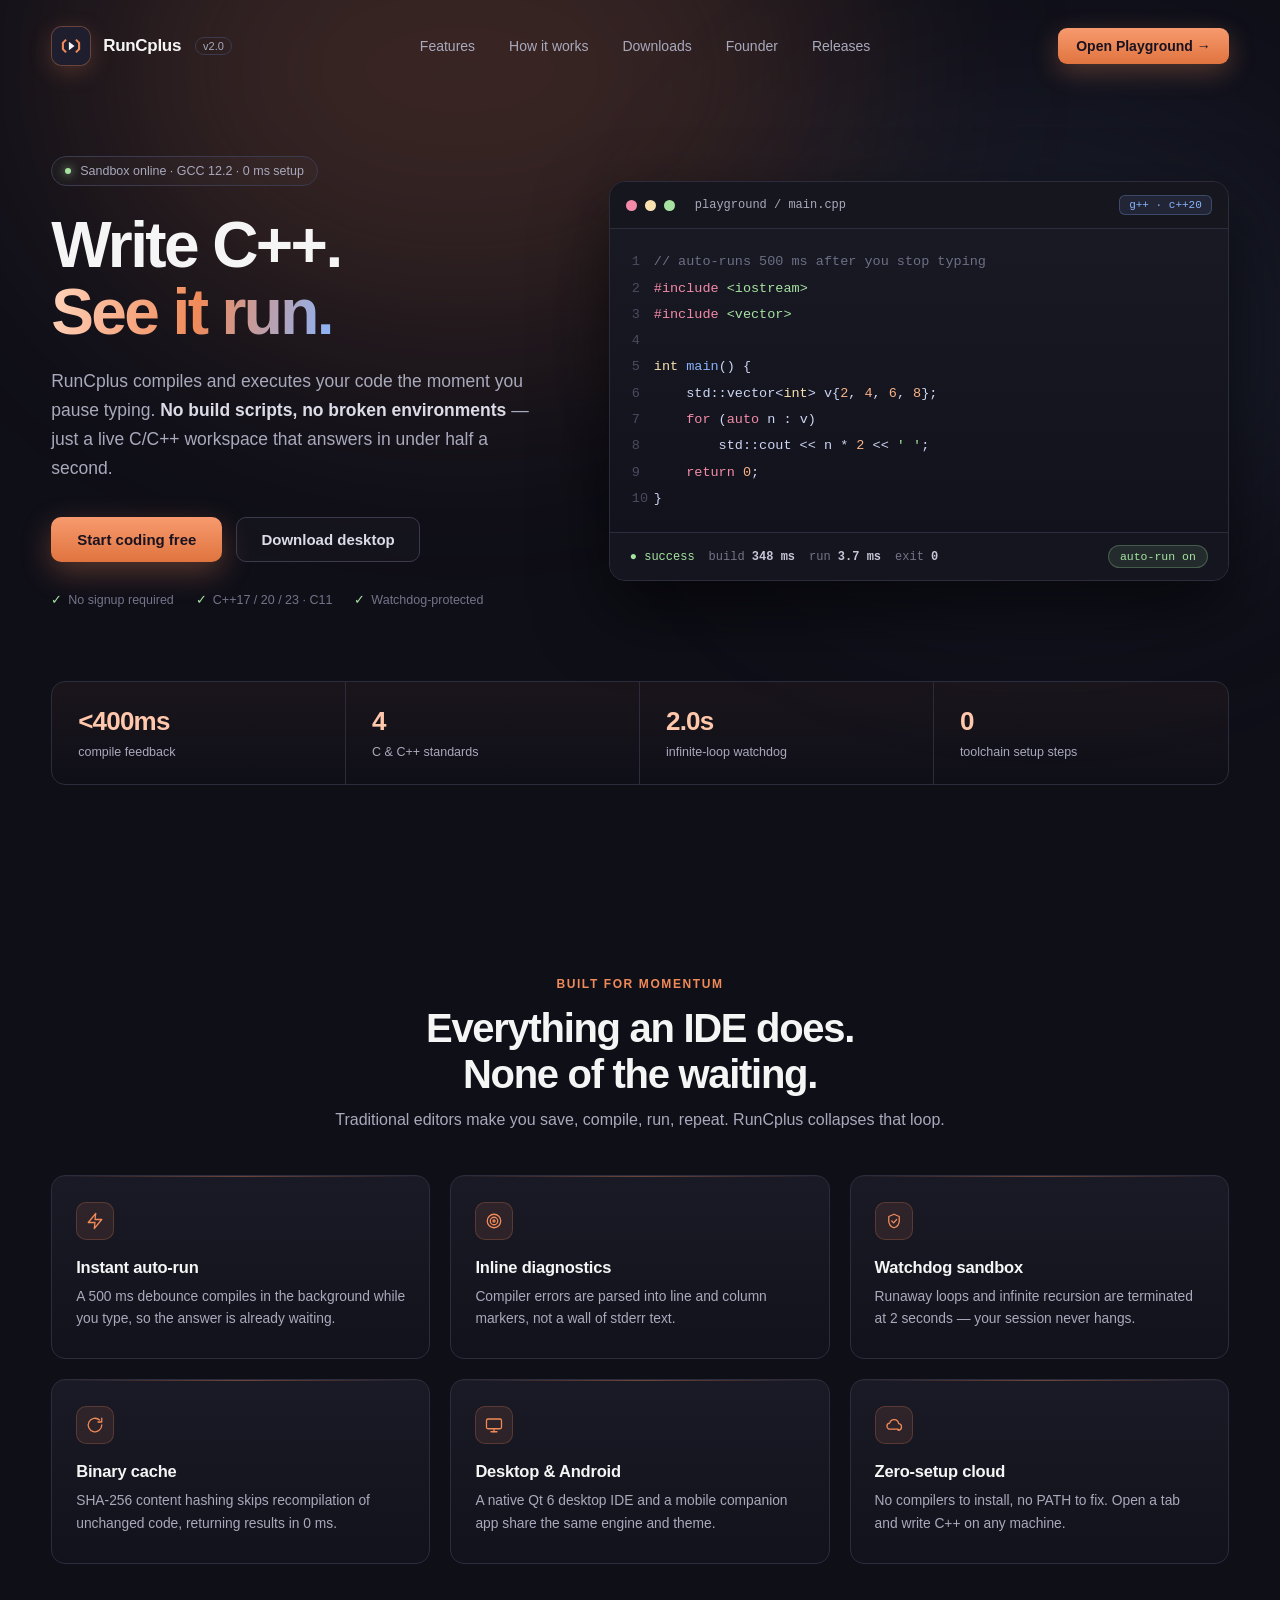
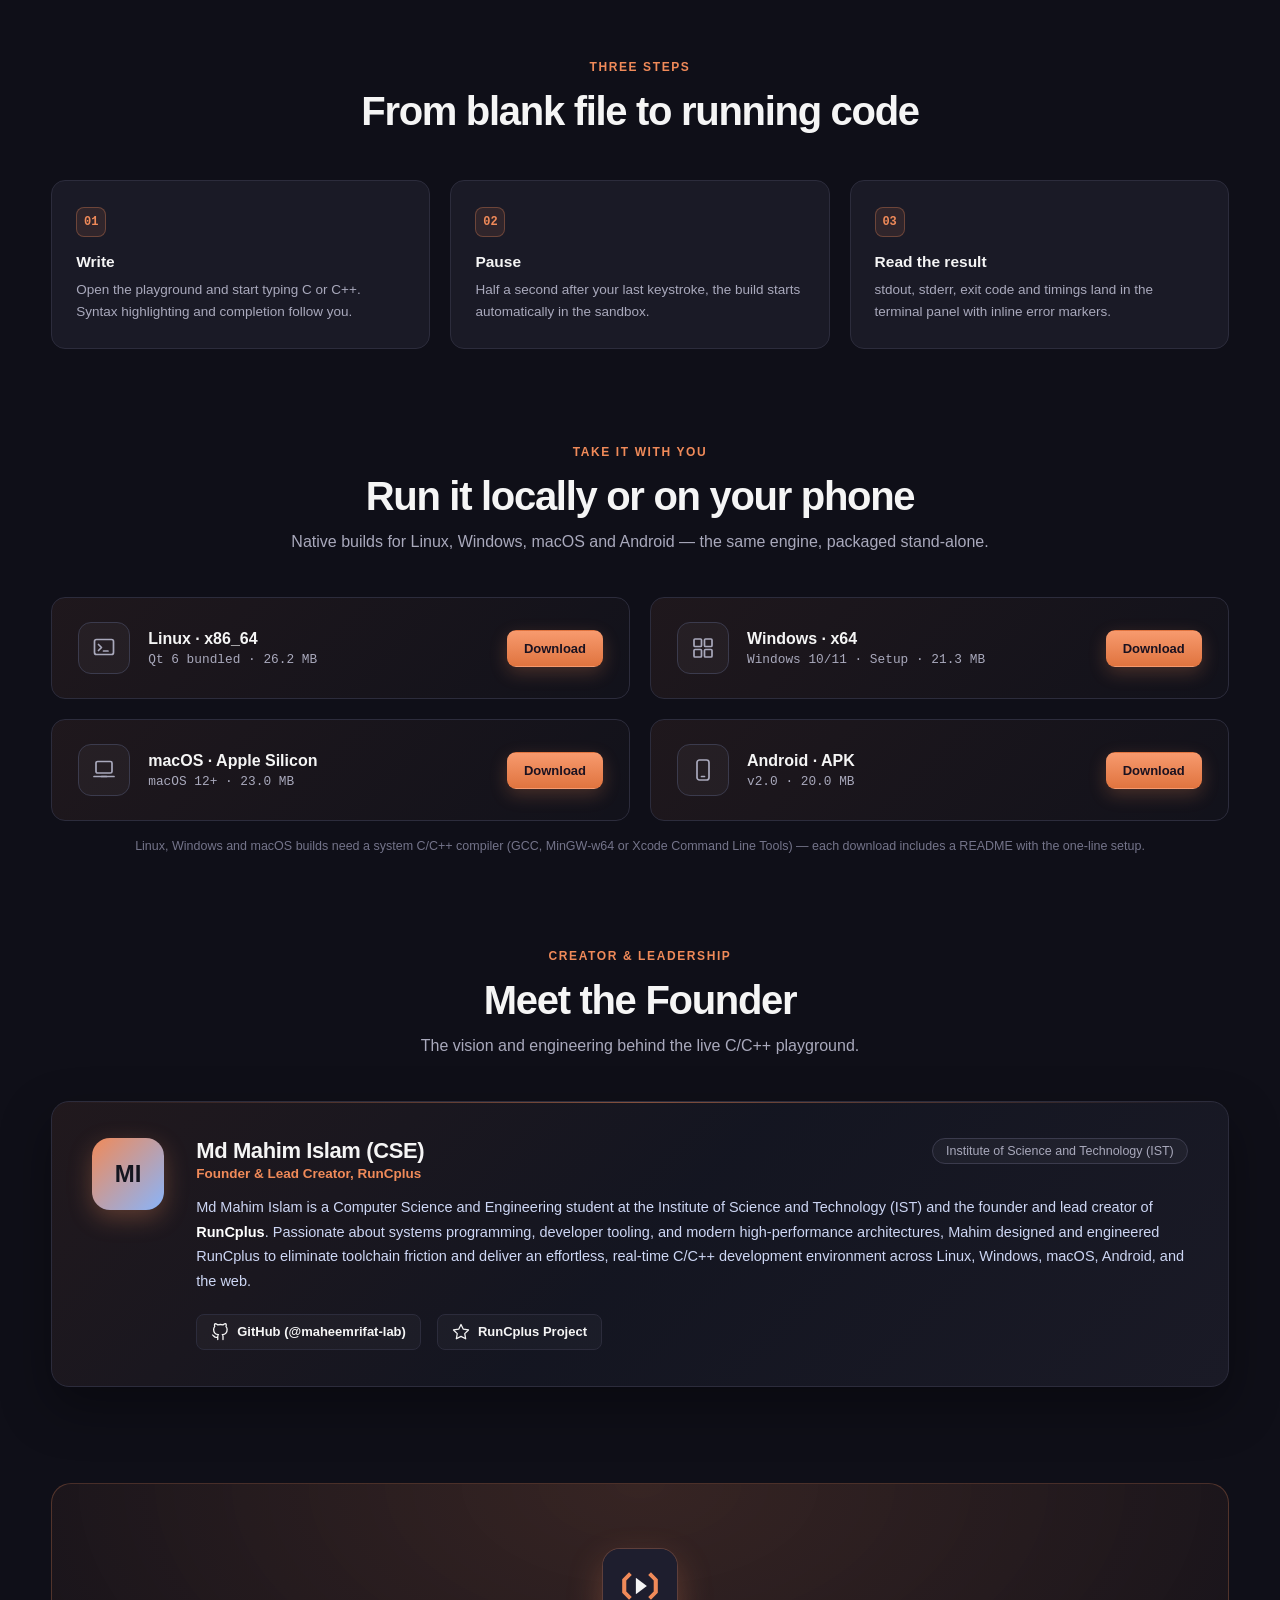
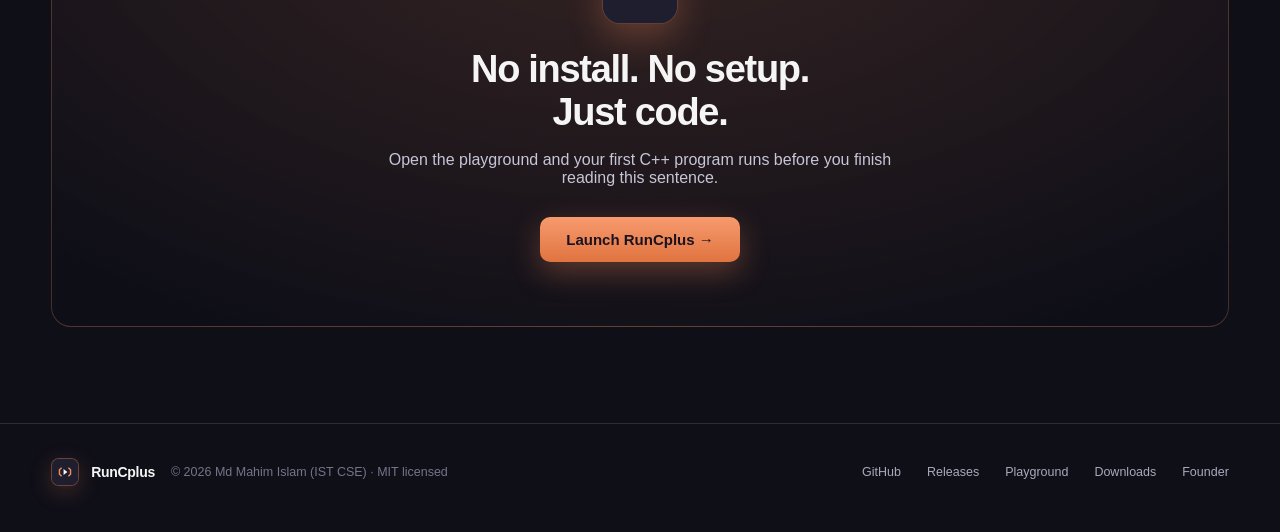
==== docs/index.html @ 82711ec5 "feat(pages): publish RunCplus landing page to GitHub Pages for permanent public hosting Adds a self-" ====
<!DOCTYPE html>
<html lang="en">
<head>
<meta charset="utf-8" />
<meta name="viewport" content="width=device-width, initial-scale=1" />
<title>RunCplus — Live C++ IDE &amp; Online C/C++ Playground</title>
<meta name="description" content="RunCplus is a live C/C++ IDE and online playground. Write code, pause, and it compiles and runs in under half a second. Free downloads for Linux, Windows, macOS and Android — no setup, no build scripts." />
<meta name="keywords" content="RunCplus, runcplus, RunCplus IDE, RunCplus download, live C++ playground, online C++ compiler, run C++ online, C++ IDE for Windows, C++ IDE for macOS, C++ IDE for Linux, C++ editor Android, instant C++ runner" />
<meta name="author" content="Md Mahim Islam" />
<meta name="robots" content="index, follow, max-image-preview:large, max-snippet:-1, max-video-preview:-1" />
<link rel="canonical" href="https://maheemrifat-lab.github.io/runcplus-web/" />
<link rel="icon" type="image/svg+xml" href="icon.svg" />
<link rel="apple-touch-icon" href="icon-512.png" />
<meta name="theme-color" content="#1E1E2E" />
<meta name="application-name" content="RunCplus" />
<meta property="og:type" content="website" />
<meta property="og:site_name" content="RunCplus" />
<meta property="og:url" content="https://maheemrifat-lab.github.io/runcplus-web/" />
<meta property="og:locale" content="en_US" />
<meta property="og:title" content="RunCplus — Live C++ IDE &amp; Online C/C++ Playground" />
<meta property="og:description" content="Write C++, see it run. A live C/C++ workspace that compiles and executes 500 ms after you stop typing — plus native builds for Linux, Windows, macOS and Android." />
<meta property="og:image" content="https://maheemrifat-lab.github.io/runcplus-web/icon-512.png" />
<meta property="og:image:alt" content="RunCplus app icon — white and coral brackets on a navy tile" />
<meta name="twitter:card" content="summary_large_image" />
<meta name="twitter:title" content="RunCplus — Live C++ IDE &amp; Online C/C++ Playground" />
<meta name="twitter:description" content="Write C++, see it run. Instant compile-and-run for C and C++, in the browser and as a native app." />
<meta name="twitter:image" content="https://maheemrifat-lab.github.io/runcplus-web/icon-512.png" />
<link rel="sitemap" type="application/xml" href="sitemap.xml" />
<script type="application/ld+json">
{
  "@context": "https://schema.org",
  "@graph": [
    {
      "@type": "WebSite",
      "@id": "https://maheemrifat-lab.github.io/runcplus-web/#website",
      "url": "https://maheemrifat-lab.github.io/runcplus-web/",
      "name": "RunCplus",
      "alternateName": ["runcplus", "Run C Plus"],
      "description": "Live C/C++ IDE and online playground that compiles and runs code as you type.",
      "inLanguage": "en",
      "publisher": { "@id": "https://maheemrifat-lab.github.io/runcplus-web/#founder" }
    },
    {
      "@type": "SoftwareApplication",
      "@id": "https://maheemrifat-lab.github.io/runcplus-web/#app",
      "name": "RunCplus",
      "alternateName": "runcplus",
      "applicationCategory": "DeveloperApplication",
      "applicationSubCategory": "Integrated Development Environment",
      "operatingSystem": "Linux, Windows 10+, macOS 12+, Android",
      "softwareVersion": "2.0.0",
      "url": "https://maheemrifat-lab.github.io/runcplus-web/",
      "downloadUrl": "https://maheemrifat-lab.github.io/runcplus-web/#downloads",
      "image": "https://maheemrifat-lab.github.io/runcplus-web/icon-512.png",
      "description": "RunCplus compiles and executes C and C++ in under half a second, with inline diagnostics and a watchdog sandbox. Available in the browser and as a native app for Linux, Windows, macOS and Android.",
      "featureList": [
        "Instant auto-run with a 500 ms debounce",
        "Inline compiler diagnostics",
        "Watchdog sandbox for runaway loops",
        "Native desktop and Android builds",
        "Free and open source under the MIT License"
      ],
      "license": "https://opensource.org/licenses/MIT",
      "isAccessibleForFree": true,
      "offers": {
        "@type": "Offer",
        "price": "0",
        "priceCurrency": "USD",
        "availability": "https://schema.org/InStock"
      },
      "author": { "@id": "https://maheemrifat-lab.github.io/runcplus-web/#founder" }
    },
    {
      "@type": "Person",
      "@id": "https://maheemrifat-lab.github.io/runcplus-web/#founder",
      "name": "Md Mahim Islam",
      "jobTitle": "Founder & Lead Creator of RunCplus",
      "affiliation": { "@type": "CollegeOrUniversity", "name": "IST" },
      "knowsAbout": ["C++", "Qt", "Compiler Design", "Developer Tooling"],
      "url": "https://maheemrifat-lab.github.io/runcplus-web/#founder"
    }
  ]
}
</script>
<style>
  * { margin:0; padding:0; box-sizing:border-box; }
  :root{
    --bg:#0F0F18;
    --bg2:#12121C;
    --surface:#1A1A26;
    --surface2:#222232;
    --border:#2C2C3C;
    --border2:#3B3B4D;
    --text:#F5F5F5;
    --muted:#A9A9BC;
    --dim:#74748A;
    --coral:#F08A59;
    --coral-d:#E0743F;
    --coral-l:#FFC7AB;
    --blue:#89B4FA;
    --green:#A6E3A1;
    --pink:#F38BA8;
    --yellow:#F9E2AF;
    --mono:'JetBrains Mono','Fira Code',ui-monospace,SFMono-Regular,Menlo,monospace;
    --sans:'Inter',-apple-system,BlinkMacSystemFont,'Segoe UI',Roboto,sans-serif;
  }
  html{ overflow-x:hidden; scroll-behavior:smooth; }
  body{
    background:var(--bg); color:var(--text);
    font-family:var(--sans); -webkit-font-smoothing:antialiased;
    overflow-x:hidden; width:100%;
  }
  header{ overflow:hidden; position:relative; }
  .wrap{ width:min(1200px, 92vw); margin:0 auto; }

  .ic{ width:18px; height:18px; stroke:currentColor; stroke-width:1.7;
    fill:none; stroke-linecap:round; stroke-linejoin:round; }
  .card .ico{ color:var(--coral); }
  .dlcard .big{ color:var(--muted); }
  .dlcard .big .ic{ width:24px; height:24px; }

  .glow{ position:absolute; border-radius:50%; filter:blur(120px); pointer-events:none; }
  .g1{ width:760px; height:540px; background:rgba(240,138,89,.18); top:-200px; left:80px; }
  .g2{ width:560px; height:420px; background:rgba(137,180,250,.10); top:130px; right:-40px; }

  nav{
    display:flex; align-items:center; justify-content:space-between;
    padding:26px 0; position:relative; z-index:2;
  }
  .brand{ display:flex; align-items:center; gap:12px; text-decoration:none; color:inherit; }
  .mark{
    width:40px; height:40px; border-radius:11px; overflow:hidden;
    border:1px solid rgba(240,138,89,.35);
    box-shadow:0 6px 22px rgba(240,138,89,.22);
    display:flex; align-items:center; justify-content:center; flex:none;
    background:#1E1E2E;
  }
  .mark img{ width:100%; height:100%; object-fit:cover; display:block; }
  .brand b{ font-size:17px; letter-spacing:-.3px; font-weight:700; }
  .brand .ver{ font-size:11px; color:var(--muted); border:1px solid var(--border2);
    padding:2px 7px; border-radius:99px; margin-left:2px; }
  .links{ display:flex; gap:34px; font-size:14px; color:var(--muted); }
  .links a{ color:inherit; text-decoration:none; transition:color .15s; }
  .links a:hover{ color:var(--coral); }
  .navcta{
    display:inline-flex; align-items:center; gap:9px; text-decoration:none;
    background:linear-gradient(180deg,#F79A6E,#E0743F);
    color:#1B1220; font-size:14px; font-weight:700;
    padding:10px 18px; border-radius:9px;
    box-shadow:0 8px 26px rgba(240,138,89,.30);
  }
  .navcta:hover{ filter:brightness(1.07); }

  .hero{ position:relative; display:grid; grid-template-columns:1fr 620px; gap:56px;
    padding:64px 0 40px; align-items:center; }
  .pill{
    display:inline-flex; align-items:center; gap:9px;
    border:1px solid var(--border2); background:rgba(255,255,255,.025);
    padding:7px 13px; border-radius:99px; font-size:12.5px; color:var(--muted);
    margin-bottom:26px;
  }
  .dot{ width:6px; height:6px; border-radius:50%; background:var(--green);
    box-shadow:0 0 10px var(--green); flex:none; }
  h1{
    font-size:64px; line-height:1.04; letter-spacing:-2.6px; font-weight:800;
    margin-bottom:22px;
  }
  h1 .grad{
    background:linear-gradient(100deg,#FFD3BB 0%,#F08A59 52%,#89B4FA 100%);
    -webkit-background-clip:text; background-clip:text; color:transparent;
  }
  .sub{ font-size:17.5px; line-height:1.65; color:var(--muted); max-width:520px; }
  .sub b{ color:#DCDCE8; font-weight:600; }
  .ctas{ display:flex; gap:14px; margin-top:34px; align-items:center; flex-wrap:wrap; }
  .btn-primary{
    background:linear-gradient(180deg,#F79A6E,#E0743F); color:#1B1220;
    font-size:15px; font-weight:700; padding:14px 26px; border-radius:10px;
    box-shadow:0 10px 30px rgba(240,138,89,.32); text-decoration:none;
    display:inline-flex; align-items:center; gap:10px;
  }
  .btn-primary:hover{ filter:brightness(1.06); }
  .btn-ghost{
    border:1px solid var(--border2); color:#DCDCE8; font-size:15px; font-weight:600;
    padding:13px 24px; border-radius:10px; background:rgba(255,255,255,.02);
    display:inline-flex; align-items:center; gap:10px; text-decoration:none;
  }
  .btn-ghost:hover{ border-color:rgba(240,138,89,.5); color:var(--coral); }
  .trust{ display:flex; gap:22px; margin-top:30px; font-size:12.5px; color:var(--dim); flex-wrap:wrap; }
  .trust i{ color:var(--green); font-style:normal; margin-right:6px; }

  .code-card{
    position:relative; background:var(--surface); border:1px solid var(--border);
    border-radius:16px; overflow:hidden;
    box-shadow:0 30px 70px rgba(0,0,0,.6), 0 0 0 1px rgba(255,255,255,.02) inset;
  }
  .code-top{
    display:flex; align-items:center; gap:8px; padding:13px 16px;
    border-bottom:1px solid var(--border); background:#16161F;
  }
  .tl{ width:11px; height:11px; border-radius:50%; }
  .tl.r{ background:#F38BA8; } .tl.y{ background:#F9E2AF; } .tl.g{ background:#A6E3A1; }
  .code-file{ margin-left:12px; font-family:var(--mono); font-size:12px; color:var(--muted); }
  .code-badge{ margin-left:auto; font-family:var(--mono); font-size:11px; color:var(--blue);
    background:rgba(137,180,250,.10); border:1px solid rgba(137,180,250,.26);
    padding:3px 9px; border-radius:6px; }
  .code-body{
    font-family:var(--mono); font-size:13.5px; line-height:1.95; padding:20px 22px;
    color:#CDD6F4; background:linear-gradient(180deg,#191924,#12121C);
    overflow-x:auto;
  }
  .ln{ color:#4B4B60; display:inline-block; width:22px; user-select:none; }
  .kw{ color:#F38BA8; } .fn{ color:#89B4FA; } .str{ color:#A6E3A1; }
  .num{ color:#FAB387; } .cm{ color:#6C7086; } .ty{ color:#F9E2AF; }
  .code-foot{
    display:flex; align-items:center; gap:14px; padding:12px 20px;
    border-top:1px solid var(--border); background:#15151F;
    font-family:var(--mono); font-size:12px; flex-wrap:wrap;
  }
  .ok{ color:var(--green); }
  .metric{ color:var(--dim); }
  .metric b{ color:#C6C6D8; font-weight:600; }
  .runpill{
    margin-left:auto; background:rgba(166,227,161,.11); color:var(--green);
    border:1px solid rgba(166,227,161,.26); padding:4px 11px; border-radius:99px;
    font-size:11.5px;
  }

  .stats{
    display:grid; grid-template-columns:repeat(4,1fr);
    border:1px solid var(--border); border-radius:14px;
    background:linear-gradient(180deg,rgba(240,138,89,.05),rgba(255,255,255,0));
    margin:34px 0 96px; overflow:hidden;
  }
  .stat{ padding:24px 26px; border-right:1px solid var(--border); }
  .stat:last-child{ border-right:0; }
  .stat b{ display:block; font-size:26px; letter-spacing:-.8px; margin-bottom:5px; color:var(--coral-l); }
  .stat span{ font-size:12.5px; color:var(--muted); }

  .sechead{ text-align:center; margin-bottom:46px; }
  .eyebrow{ font-size:12px; letter-spacing:1.6px; text-transform:uppercase;
    color:var(--coral); font-weight:700; margin-bottom:14px; }
  h2{ font-size:40px; letter-spacing:-1.3px; line-height:1.15; font-weight:750; }
  .sechead p{ margin-top:14px; color:var(--muted); font-size:16px; }

  .grid3{ display:grid; grid-template-columns:repeat(3,1fr); gap:20px; }
  .card{
    background:linear-gradient(180deg,var(--surface),var(--bg2));
    border:1px solid var(--border); border-radius:14px; padding:26px 24px 28px;
    position:relative; overflow:hidden;
  }
  .card:before{
    content:''; position:absolute; inset:0 0 auto 0; height:1px;
    background:linear-gradient(90deg,transparent,rgba(240,138,89,.38),transparent);
  }
  .ico{
    width:38px; height:38px; border-radius:10px; margin-bottom:18px;
    display:flex; align-items:center; justify-content:center;
    background:rgba(240,138,89,.10); border:1px solid rgba(240,138,89,.22);
  }
  .card h3{ font-size:16.5px; font-weight:650; margin-bottom:9px; letter-spacing:-.2px; }
  .card p{ font-size:13.8px; line-height:1.62; color:var(--muted); }

  .steps{ display:grid; grid-template-columns:repeat(3,1fr); gap:20px; }
  .step{ border:1px solid var(--border); border-radius:14px; padding:26px 24px;
    background:var(--surface); }
  .stepn{ font-family:var(--mono); font-size:12px; color:var(--coral);
    border:1px solid rgba(240,138,89,.32); background:rgba(240,138,89,.10);
    width:30px; height:30px; border-radius:8px; display:flex;
    align-items:center; justify-content:center; margin-bottom:16px; font-weight:700; }
  .step h4{ font-size:15.5px; margin-bottom:8px; font-weight:650; }
  .step p{ font-size:13.5px; color:var(--muted); line-height:1.6; }

  .dl{ display:grid; grid-template-columns:1fr 1fr; gap:20px; }
  .dlcard{
    display:flex; align-items:center; gap:18px; padding:24px 26px;
    border:1px solid var(--border); border-radius:14px;
    background:linear-gradient(135deg,rgba(240,138,89,.07),rgba(255,255,255,.01));
    flex-wrap:wrap;
  }
  .dlcard .big{
    width:52px; height:52px; border-radius:13px; display:flex;
    align-items:center; justify-content:center; flex:none;
    background:rgba(255,255,255,.035); border:1px solid var(--border2);
  }
  .dlcard h4{ font-size:16px; margin-bottom:4px; }
  .dlcard p{ font-size:12.8px; color:var(--muted); font-family:var(--mono); }
  .dlacts{ margin-left:auto; display:flex; gap:8px; align-items:center; flex-wrap:wrap; }
  .dlbtn{ border:1px solid var(--border2); border-radius:9px;
    padding:10px 16px; font-size:13px; font-weight:600; color:#DCDCE8;
    background:rgba(255,255,255,.03); text-decoration:none; white-space:nowrap; }
  .dlbtn:hover{ border-color:rgba(240,138,89,.55); color:var(--coral); }
  .dlbtn.primary{
    background:linear-gradient(180deg,#F79A6E,#E0743F); color:#1B1220;
    border-color:transparent; box-shadow:0 6px 18px rgba(240,138,89,.24);
  }
  .dlbtn.primary:hover{ filter:brightness(1.06); color:#1B1220; }
  .dl-btn-label{ display:inline-flex; align-items:center; gap:6px; }

  .founder-card{
    background:linear-gradient(135deg,rgba(240,138,89,.08),rgba(137,180,250,.04),var(--surface));
    border:1px solid var(--border); border-radius:18px; padding:36px 40px;
    display:flex; gap:32px; align-items:flex-start; position:relative; overflow:hidden;
    box-shadow:0 20px 50px rgba(0,0,0,.35);
  }
  .founder-card:before{
    content:''; position:absolute; inset:0 0 auto 0; height:1px;
    background:linear-gradient(90deg,transparent,rgba(240,138,89,.5),transparent);
  }
  .founder-avatar{ flex:none; }
  .avatar-badge{
    width:72px; height:72px; border-radius:18px;
    background:linear-gradient(135deg,#F08A59,#89B4FA);
    display:flex; align-items:center; justify-content:center;
    font-weight:800; font-size:24px; color:#14151F;
    box-shadow:0 8px 24px rgba(240,138,89,.3);
  }
  .founder-info{ flex:1; min-width:0; }
  .founder-header{ display:flex; justify-content:space-between; align-items:flex-start; flex-wrap:wrap; gap:12px; margin-bottom:14px; }
  .founder-header h3{ font-size:22px; font-weight:750; letter-spacing:-.4px; }
  .founder-role{ font-size:13.5px; color:var(--coral); font-weight:600; margin-top:2px; }
  .inst-pill{
    display:inline-flex; align-items:center; padding:5px 13px; border-radius:99px;
    background:rgba(255,255,255,.04); border:1px solid var(--border2);
    font-size:12.5px; color:var(--muted); font-weight:500;
  }
  .founder-bio{ font-size:14.5px; line-height:1.7; color:#CDD6F4; margin-bottom:20px; }
  .founder-bio b{ color:#FFF; font-weight:600; }
  .founder-links{ display:flex; gap:16px; flex-wrap:wrap; }
  .founder-link{
    display:inline-flex; align-items:center; gap:8px; font-size:13px; font-weight:600;
    color:var(--text); text-decoration:none; padding:8px 14px; border-radius:8px;
    background:rgba(255,255,255,.03); border:1px solid var(--border); transition:all .15s;
  }
  .founder-link:hover{ border-color:var(--coral); color:var(--coral); }
  @media (max-width:720px){
    .founder-card{ flex-direction:column; padding:24px; gap:20px; }
    .avatar-badge{ width:56px; height:56px; font-size:20px; border-radius:14px; }
  }

  .band{
    position:relative; overflow:hidden; text-align:center;
    border:1px solid rgba(240,138,89,.26); border-radius:20px;
    background:radial-gradient(120% 180% at 50% 0%,rgba(240,138,89,.18),rgba(15,15,24,.94) 62%);
    padding:64px 40px; margin:96px 0;
  }
  .band .badge{ width:76px; height:76px; margin:0 auto 24px; border-radius:18px;
    overflow:hidden; border:1px solid rgba(240,138,89,.30);
    box-shadow:0 14px 34px rgba(240,138,89,.28); background:#1E1E2E; }
  .band .badge img{ width:100%; height:100%; object-fit:cover; display:block; }
  .band h2{ font-size:38px; }
  .band p{ color:#C6C6D8; margin:16px auto 30px; font-size:16px; max-width:520px; }
  .band .btn-primary{ margin:0 auto; width:fit-content; }

  footer{ border-top:1px solid var(--border); padding:34px 0 46px; }
  .foot{ display:flex; align-items:center; justify-content:space-between; gap:16px; flex-wrap:wrap; }
  .foot .mark{ width:28px; height:28px; border-radius:8px; }
  .foot b{ font-size:14px; }
  .foot .muted{ font-size:12.5px; color:var(--dim); }
  .footlinks{ display:flex; gap:26px; font-size:12.5px; color:var(--muted); }
  .footlinks a{ color:inherit; text-decoration:none; }
  .footlinks a:hover{ color:var(--coral); }
  section{ position:relative; }
  .sec{ padding:96px 0 0; }

  @media (max-width:1080px){
    .hero{ grid-template-columns:1fr; gap:44px; padding-top:44px; }
    h1{ font-size:56px; }
    .grid3, .steps{ grid-template-columns:1fr 1fr; }
    .dl{ grid-template-columns:1fr; }
    .links{ display:none; }
  }
  @media (max-width:720px){
    h1{ font-size:42px; letter-spacing:-1.6px; }
    h2{ font-size:30px; }
    .band h2{ font-size:28px; }
    .stats{ grid-template-columns:1fr 1fr; }
    .stat{ border-right:0; border-bottom:1px solid var(--border); }
    .stat:nth-child(odd){ border-right:1px solid var(--border); }
    .grid3, .steps{ grid-template-columns:1fr; }
    .band{ padding:44px 22px; margin:64px 0; }
    .sec{ padding:64px 0 0; }
    .stats{ margin-bottom:64px; }
  }
</style>
<!-- RunCplus public download hub: Windows .exe, macOS .dmg, Linux .AppImage, Android .apk. Author: Md Mahim Islam (IST CSE). -->
</head>
<body>

<header>
  <div class="glow g1"></div>
  <div class="glow g2"></div>
  <div class="wrap">
    <nav>
      <a class="brand" href="./">
        <div class="mark"><img src="icon.svg" alt="RunCplus logo" /></div>
        <b>RunCplus</b>
        <span class="ver">v2.0</span>
      </a>
      <div class="links">
        <a href="#features">Features</a>
        <a href="#how">How it works</a>
        <a href="#downloads">Downloads</a>
        <a href="#founder">Founder</a>
        <a href="https://github.com/maheemrifat-lab/runcplus-web/releases" rel="noopener">Releases</a>
      </div>
      <a class="navcta" href="https://run-cplus-playground.go.altare.global/play">Open Playground →</a>
    </nav>

    <div class="hero">
      <div>
        <div class="pill"><span class="dot"></span> Sandbox online · GCC 12.2 · 0 ms setup</div>
        <h1>Write C++.<br><span class="grad">See it run.</span></h1>
        <p class="sub">RunCplus compiles and executes your code the moment you pause typing.
          <b>No build scripts, no broken environments</b> — just a live C/C++ workspace
          that answers in under half a second.</p>
        <div class="ctas">
          <a class="btn-primary" href="https://run-cplus-playground.go.altare.global/play">Start coding free</a>
          <a class="btn-ghost" href="#downloads">Download desktop</a>
        </div>
        <div class="trust">
          <span><i>✓</i>No signup required</span>
          <span><i>✓</i>C++17 / 20 / 23 · C11</span>
          <span><i>✓</i>Watchdog-protected</span>
        </div>
      </div>

      <div class="code-card">
        <div class="code-top">
          <div class="tl r"></div><div class="tl y"></div><div class="tl g"></div>
          <div class="code-file">playground / main.cpp</div>
          <div class="code-badge">g++ · c++20</div>
        </div>
        <div class="code-body">
<div><span class="ln">1</span><span class="cm">// auto-runs 500 ms after you stop typing</span></div>
<div><span class="ln">2</span><span class="kw">#include</span> <span class="str">&lt;iostream&gt;</span></div>
<div><span class="ln">3</span><span class="kw">#include</span> <span class="str">&lt;vector&gt;</span></div>
<div><span class="ln">4</span>&nbsp;</div>
<div><span class="ln">5</span><span class="ty">int</span> <span class="fn">main</span>() {</div>
<div><span class="ln">6</span>&nbsp;&nbsp;&nbsp;&nbsp;std::vector&lt;<span class="ty">int</span>&gt; v{<span class="num">2</span>, <span class="num">4</span>, <span class="num">6</span>, <span class="num">8</span>};</div>
<div><span class="ln">7</span>&nbsp;&nbsp;&nbsp;&nbsp;<span class="kw">for</span> (<span class="kw">auto</span> n : v)</div>
<div><span class="ln">8</span>&nbsp;&nbsp;&nbsp;&nbsp;&nbsp;&nbsp;&nbsp;&nbsp;std::cout &lt;&lt; n * <span class="num">2</span> &lt;&lt; <span class="str">' '</span>;</div>
<div><span class="ln">9</span>&nbsp;&nbsp;&nbsp;&nbsp;<span class="kw">return</span> <span class="num">0</span>;</div>
<div><span class="ln">10</span>}</div>
        </div>
        <div class="code-foot">
          <span class="ok">● success</span>
          <span class="metric">build <b>348 ms</b></span>
          <span class="metric">run <b>3.7 ms</b></span>
          <span class="metric">exit <b>0</b></span>
          <span class="runpill">auto-run on</span>
        </div>
      </div>
    </div>

    <div class="stats">
      <div class="stat"><b>&lt;400ms</b><span>compile feedback</span></div>
      <div class="stat"><b>4</b><span>C &amp; C++ standards</span></div>
      <div class="stat"><b>2.0s</b><span>infinite-loop watchdog</span></div>
      <div class="stat"><b>0</b><span>toolchain setup steps</span></div>
    </div>
  </div>
</header>

<section class="sec" id="features">
  <div class="wrap">
    <div class="sechead">
      <div class="eyebrow">Built for momentum</div>
      <h2>Everything an IDE does.<br>None of the waiting.</h2>
      <p>Traditional editors make you save, compile, run, repeat. RunCplus collapses that loop.</p>
    </div>
    <div class="grid3">
      <div class="card"><div class="ico"><svg class="ic" viewBox="0 0 24 24"><polygon points="13 2 3 14 12 14 11 22 21 10 12 10 13 2"/></svg></div><h3>Instant auto-run</h3>
        <p>A 500 ms debounce compiles in the background while you type, so the answer is already waiting.</p></div>
      <div class="card"><div class="ico"><svg class="ic" viewBox="0 0 24 24"><circle cx="12" cy="12" r="9"/><circle cx="12" cy="12" r="5"/><circle cx="12" cy="12" r="1.4"/></svg></div><h3>Inline diagnostics</h3>
        <p>Compiler errors are parsed into line and column markers, not a wall of stderr text.</p></div>
      <div class="card"><div class="ico"><svg class="ic" viewBox="0 0 24 24"><path d="M12 3l7 3v6c0 4.5-3 7.6-7 9-4-1.4-7-4.5-7-9V6l7-3z"/><polyline points="9 12 11.5 14.5 15.5 10"/></svg></div><h3>Watchdog sandbox</h3>
        <p>Runaway loops and infinite recursion are terminated at 2 seconds — your session never hangs.</p></div>
      <div class="card"><div class="ico"><svg class="ic" viewBox="0 0 24 24"><path d="M21 12a9 9 0 1 1-2.9-6.6"/><polyline points="21 3 21 8 16 8"/></svg></div><h3>Binary cache</h3>
        <p>SHA-256 content hashing skips recompilation of unchanged code, returning results in 0 ms.</p></div>
      <div class="card"><div class="ico"><svg class="ic" viewBox="0 0 24 24"><rect x="2" y="4" width="20" height="13" rx="2"/><line x1="8" y1="21" x2="16" y2="21"/><line x1="12" y1="17" x2="12" y2="21"/></svg></div><h3>Desktop &amp; Android</h3>
        <p>A native Qt 6 desktop IDE and a mobile companion app share the same engine and theme.</p></div>
      <div class="card"><div class="ico"><svg class="ic" viewBox="0 0 24 24"><path d="M17.5 19a4.5 4.5 0 0 0 .6-8.96A6 6 0 0 0 6.3 9.5 4 4 0 0 0 7 17.5h10.5z"/></svg></div><h3>Zero-setup cloud</h3>
        <p>No compilers to install, no PATH to fix. Open a tab and write C++ on any machine.</p></div>
    </div>
  </div>
</section>

<section class="sec" id="how">
  <div class="wrap">
    <div class="sechead">
      <div class="eyebrow">Three steps</div>
      <h2>From blank file to running code</h2>
    </div>
    <div class="steps">
      <div class="step"><div class="stepn">01</div><h4>Write</h4>
        <p>Open the playground and start typing C or C++. Syntax highlighting and completion follow you.</p></div>
      <div class="step"><div class="stepn">02</div><h4>Pause</h4>
        <p>Half a second after your last keystroke, the build starts automatically in the sandbox.</p></div>
      <div class="step"><div class="stepn">03</div><h4>Read the result</h4>
        <p>stdout, stderr, exit code and timings land in the terminal panel with inline error markers.</p></div>
    </div>
  </div>
</section>

<section class="sec" id="downloads">
  <div class="wrap">
    <div class="sechead">
      <div class="eyebrow">Take it with you</div>
      <h2>Run it locally or on your phone</h2>
      <p>Native builds for Linux, Windows, macOS and Android — the same engine, packaged stand-alone.</p>
    </div>
    <div class="dl">
      <div class="dlcard">
        <div class="big"><svg class="ic" viewBox="0 0 24 24"><rect x="2.5" y="3.5" width="19" height="15" rx="2"/><polyline points="6.5 8.5 9.5 11.5 6.5 14.5"/><line x1="11.5" y1="15" x2="16" y2="15"/></svg></div>
        <div><h4>Linux · x86_64</h4><p>Qt 6 bundled · 26.2 MB</p></div>
        <div class="dlacts">
          <a class="dlbtn primary" href="https://github.com/maheemrifat-lab/runcplus-web/releases/download/v2.0.0/RunCplus-Linux-x86_64.AppImage">Download</a>
        </div>
      </div>
      <div class="dlcard">
        <div class="big"><svg class="ic" viewBox="0 0 24 24"><rect x="3" y="3" width="7.5" height="7.5" rx="1"/><rect x="13.5" y="3" width="7.5" height="7.5" rx="1"/><rect x="3" y="13.5" width="7.5" height="7.5" rx="1"/><rect x="13.5" y="13.5" width="7.5" height="7.5" rx="1"/></svg></div>
        <div><h4>Windows · x64</h4><p>Windows 10/11 · Setup · 21.3 MB</p></div>
        <div class="dlacts">
          <a class="dlbtn primary" href="https://github.com/maheemrifat-lab/runcplus-web/releases/download/v2.0.0/RunCplus-Windows-x64-Setup.exe">Download</a>
        </div>
      </div>
      <div class="dlcard">
        <div class="big"><svg class="ic" viewBox="0 0 24 24"><rect x="4" y="3.5" width="16" height="11.5" rx="1.6"/><line x1="2" y1="18.5" x2="22" y2="18.5"/><line x1="9.5" y1="18.5" x2="14.5" y2="18.5"/></svg></div>
        <div><h4>macOS · Apple Silicon</h4><p>macOS 12+ · 23.0 MB</p></div>
        <div class="dlacts">
          <a class="dlbtn primary" href="https://github.com/maheemrifat-lab/runcplus-web/releases/download/v2.0.0/RunCplus-macOS-arm64.dmg">Download</a>
        </div>
      </div>
      <div class="dlcard">
        <div class="big"><svg class="ic" viewBox="0 0 24 24"><rect x="6" y="2" width="12" height="20" rx="2.5"/><line x1="10.5" y1="18.5" x2="13.5" y2="18.5"/></svg></div>
        <div><h4>Android · APK</h4><p>v2.0 · 20.0 MB</p></div>
        <div class="dlacts">
          <a class="dlbtn primary" href="https://github.com/maheemrifat-lab/runcplus-web/releases/download/v2.0.0/RunCplus-Mobile-v2.0.apk">Download</a>
        </div>
      </div>
    </div>
    <p style="margin-top:18px; font-size:12.5px; color:var(--dim); text-align:center;">
      Linux, Windows and macOS builds need a system C/C++ compiler (GCC, MinGW-w64 or Xcode Command Line Tools) — each download includes a README with the one-line setup.
    </p>
  </div>
</section>

<section class="sec" id="founder">
  <div class="wrap">
    <div class="sechead">
      <div class="eyebrow">Creator & Leadership</div>
      <h2>Meet the Founder</h2>
      <p>The vision and engineering behind the live C/C++ playground.</p>
    </div>
    <div class="founder-card">
      <div class="founder-avatar">
        <div class="avatar-badge">MI</div>
      </div>
      <div class="founder-info">
        <div class="founder-header">
          <div>
            <h3>Md Mahim Islam (CSE)</h3>
            <div class="founder-role">Founder & Lead Creator, RunCplus</div>
          </div>
          <div class="founder-inst">
            <span class="inst-pill">Institute of Science and Technology (IST)</span>
          </div>
        </div>
        <p class="founder-bio">
          Md Mahim Islam is a Computer Science and Engineering student at the Institute of Science and Technology (IST) and the founder and lead creator of <b>RunCplus</b>. Passionate about systems programming, developer tooling, and modern high-performance architectures, Mahim designed and engineered RunCplus to eliminate toolchain friction and deliver an effortless, real-time C/C++ development environment across Linux, Windows, macOS, Android, and the web.
        </p>
        <div class="founder-links">
          <a class="founder-link" href="https://github.com/maheemrifat-lab" target="_blank" rel="noopener">
            <svg class="ic" viewBox="0 0 24 24"><path d="M9 19c-5 1.5-5-2.5-7-3m14 6v-3.87a3.37 3.37 0 0 0-.94-2.61c3.14-.35 6.44-1.54 6.44-7A5.44 5.44 0 0 0 20 4.77 5.07 5.07 0 0 0 19.91 1S18.73.65 16 2.48a13.38 13.38 0 0 0-7 0C6.27.65 5.09 1 5.09 1A5.07 5.07 0 0 0 5 4.77a5.44 5.44 0 0 0-1.5 3.78c0 5.42 3.3 6.61 6.44 7A3.37 3.37 0 0 0 9 18.13V22"/></svg>
            GitHub (@maheemrifat-lab)
          </a>
          <a class="founder-link" href="https://github.com/maheemrifat-lab/RunCplus" target="_blank" rel="noopener">
            <svg class="ic" viewBox="0 0 24 24"><polygon points="12 2 15.09 8.26 22 9.27 17 14.14 18.18 21.02 12 17.77 5.82 21.02 7 14.14 2 9.27 8.91 8.26 12 2"/></svg>
            RunCplus Project
          </a>
        </div>
      </div>
    </div>
  </div>
</section>

<section class="wrap">
  <div class="band">
    <div class="badge"><img src="icon.svg" alt="RunCplus" /></div>
    <h2>No install. No setup.<br>Just code.</h2>
    <p>Open the playground and your first C++ program runs before you finish reading this sentence.</p>
    <a class="btn-primary" href="https://run-cplus-playground.go.altare.global/play">Launch RunCplus →</a>
  </div>
</section>

<footer>
  <div class="wrap foot">
    <div class="brand">
      <div class="mark"><img src="icon.svg" alt="RunCplus" /></div>
      <b>RunCplus</b>
      <span class="muted" style="margin-left:4px;">© 2026 Md Mahim Islam (IST CSE) · MIT licensed</span>
    </div>
    <div class="footlinks">
      <a href="https://github.com/maheemrifat-lab/RunCplus">GitHub</a>
      <a href="https://github.com/maheemrifat-lab/runcplus-web/releases" rel="noopener">Releases</a>
      <a href="https://run-cplus-playground.go.altare.global/play">Playground</a>
      <a href="./#downloads">Downloads</a>
      <a href="./#founder">Founder</a>
    </div>
  </div>
</footer>

</body>
</html>
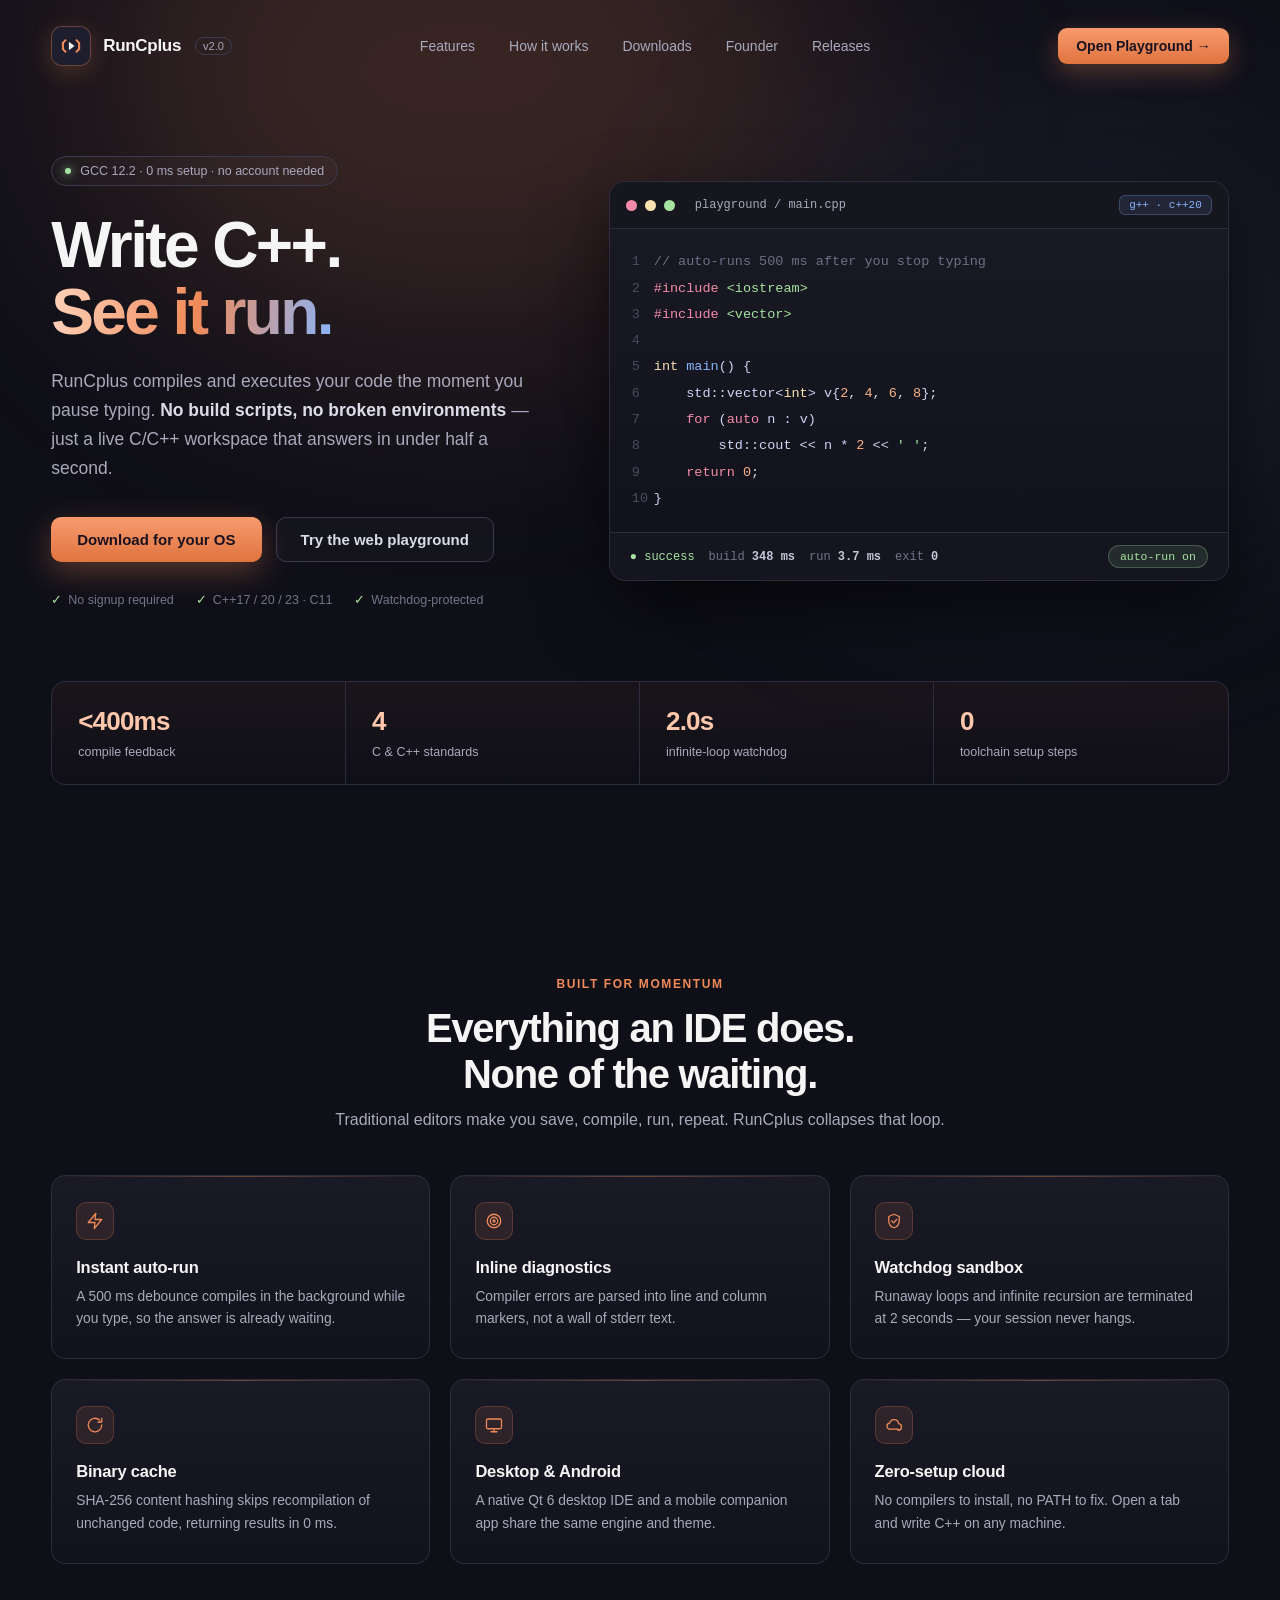
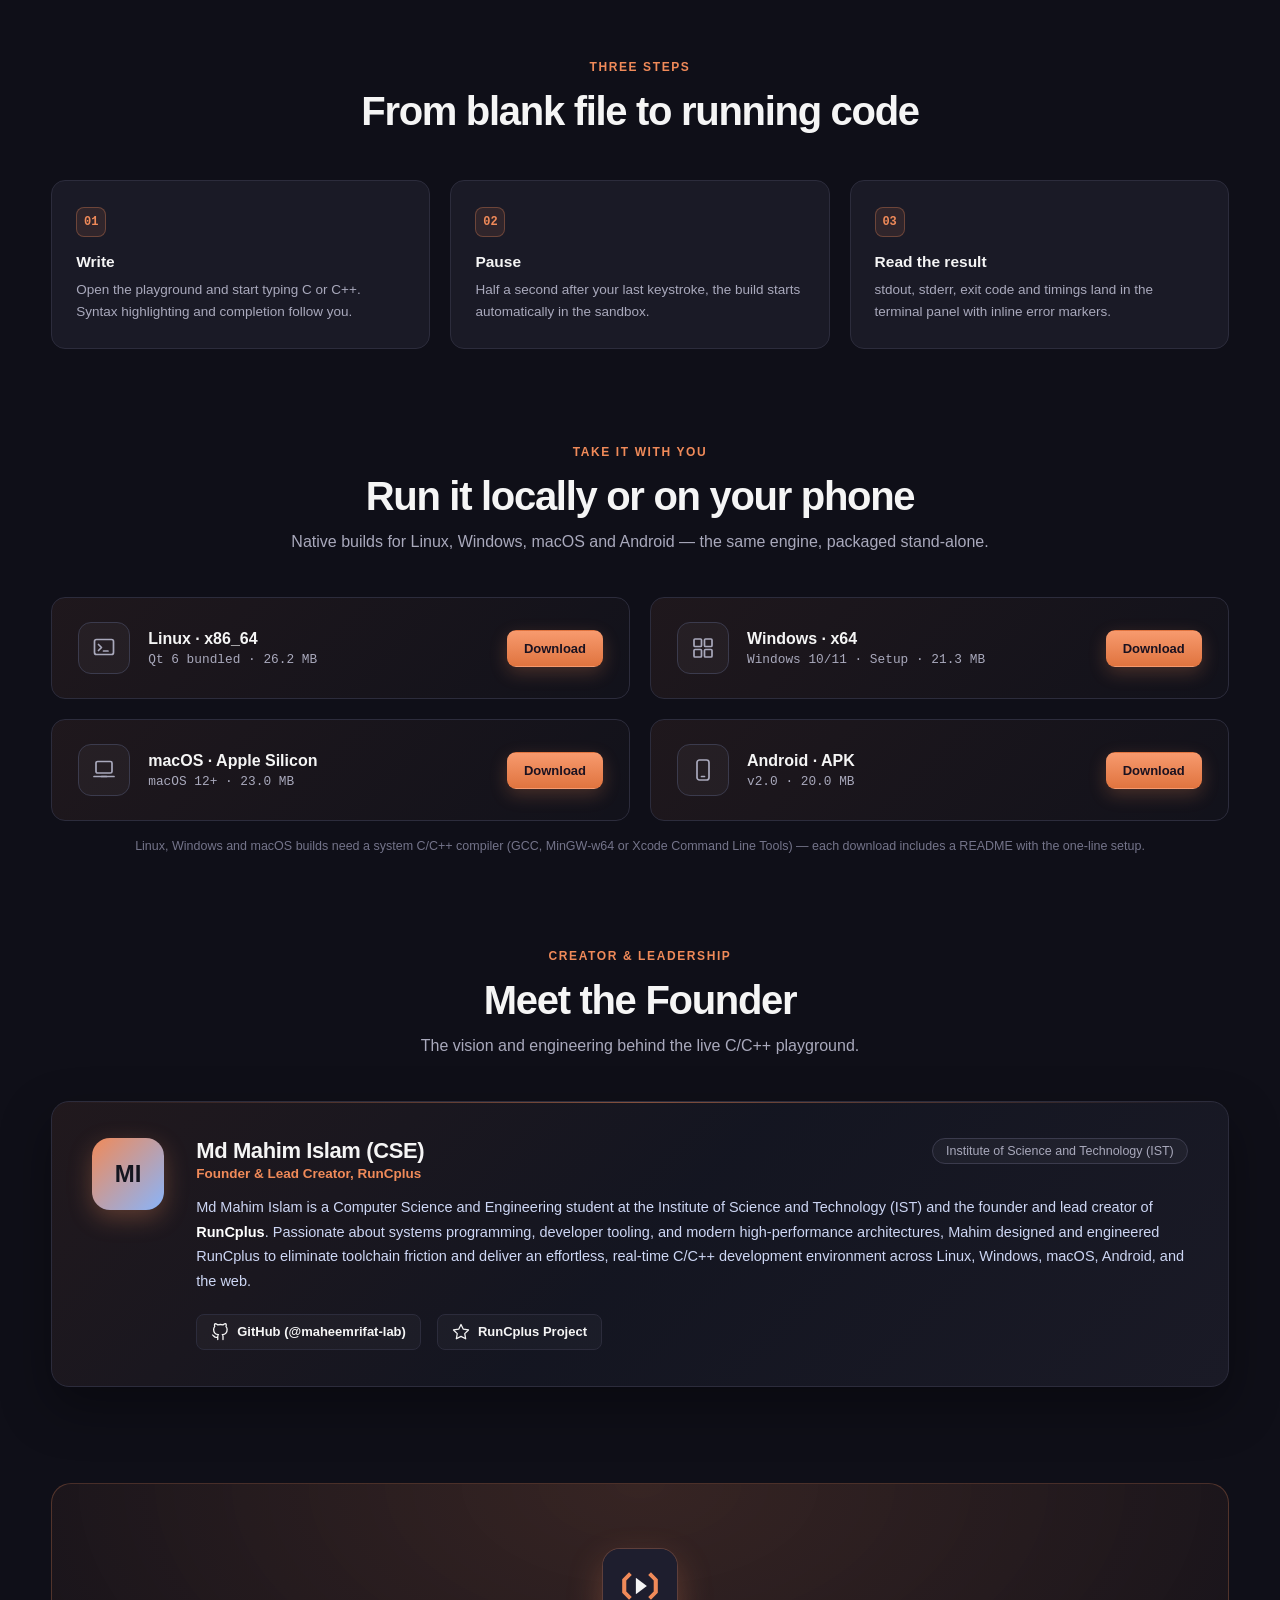
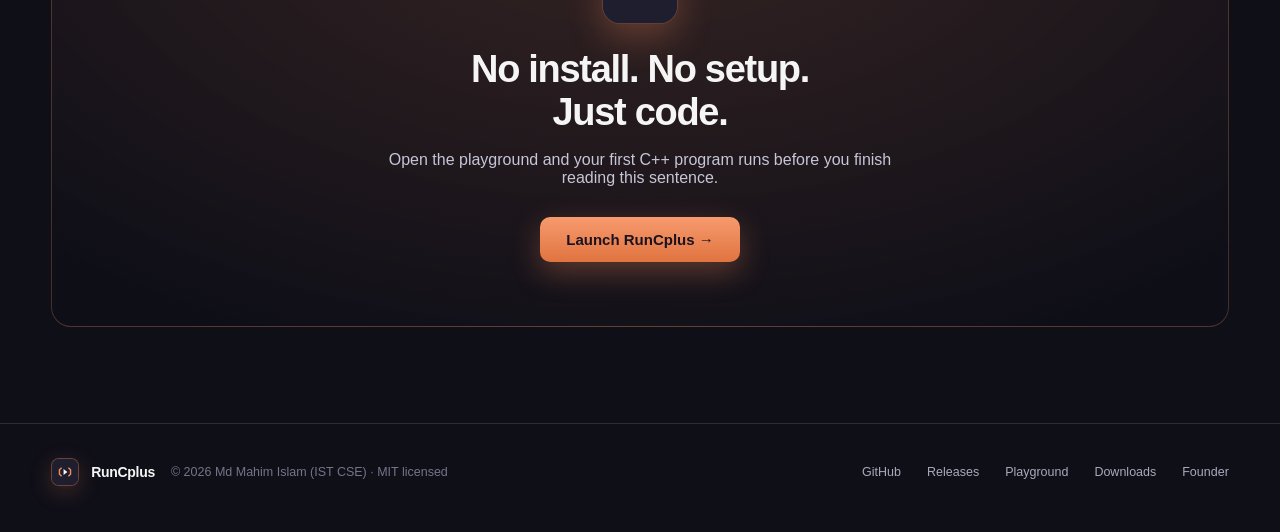
==== commit 32f47842: "fix(pages): lead with direct downloads, playground as secondary CTA" ====
--- a/docs/index.html
+++ b/docs/index.html
@@ -408,14 +408,14 @@
 
     <div class="hero">
       <div>
-        <div class="pill"><span class="dot"></span> Sandbox online · GCC 12.2 · 0 ms setup</div>
+        <div class="pill"><span class="dot"></span> GCC 12.2 · 0 ms setup · no account needed</div>
         <h1>Write C++.<br><span class="grad">See it run.</span></h1>
         <p class="sub">RunCplus compiles and executes your code the moment you pause typing.
           <b>No build scripts, no broken environments</b> — just a live C/C++ workspace
           that answers in under half a second.</p>
         <div class="ctas">
-          <a class="btn-primary" href="https://run-cplus-playground.go.altare.global/play">Start coding free</a>
-          <a class="btn-ghost" href="#downloads">Download desktop</a>
+          <a class="btn-primary" href="#downloads">Download for your OS</a>
+          <a class="btn-ghost" href="https://run-cplus-playground.go.altare.global/play">Try the web playground</a>
         </div>
         <div class="trust">
           <span><i>✓</i>No signup required</span>
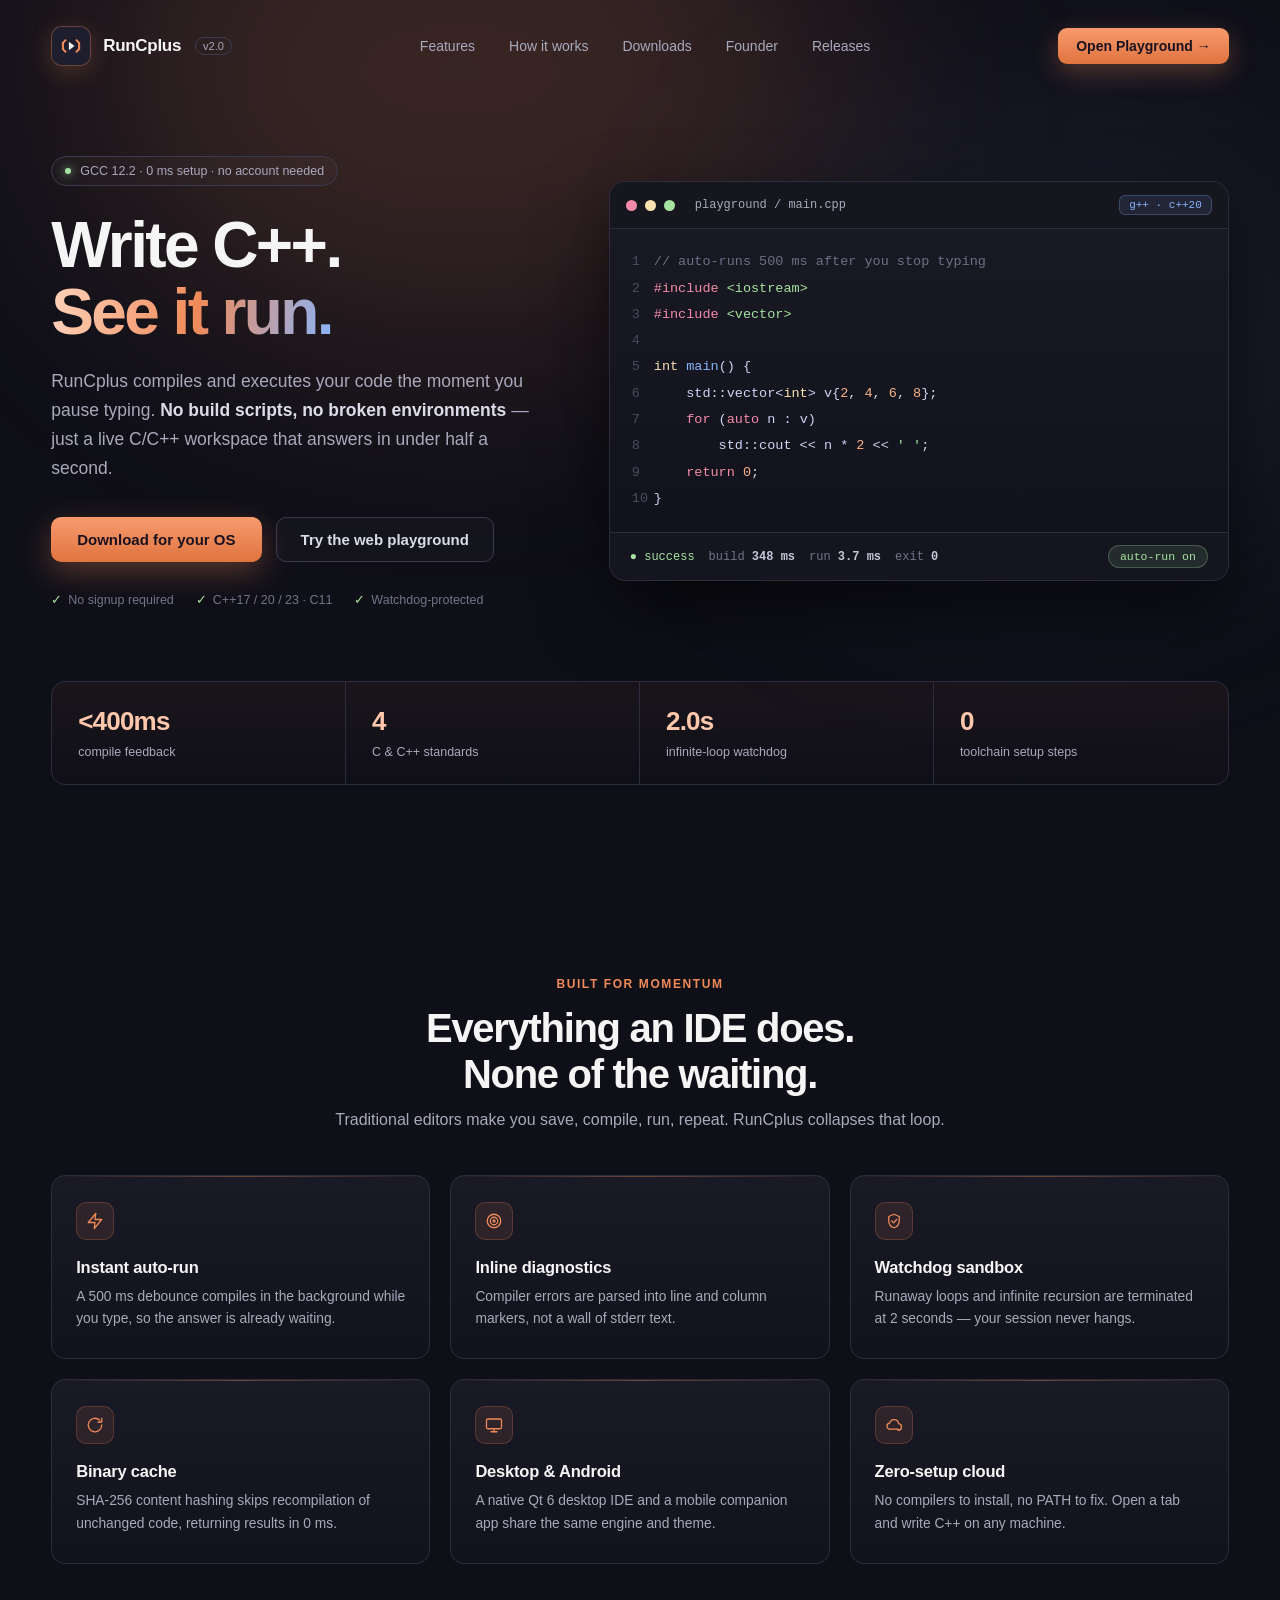
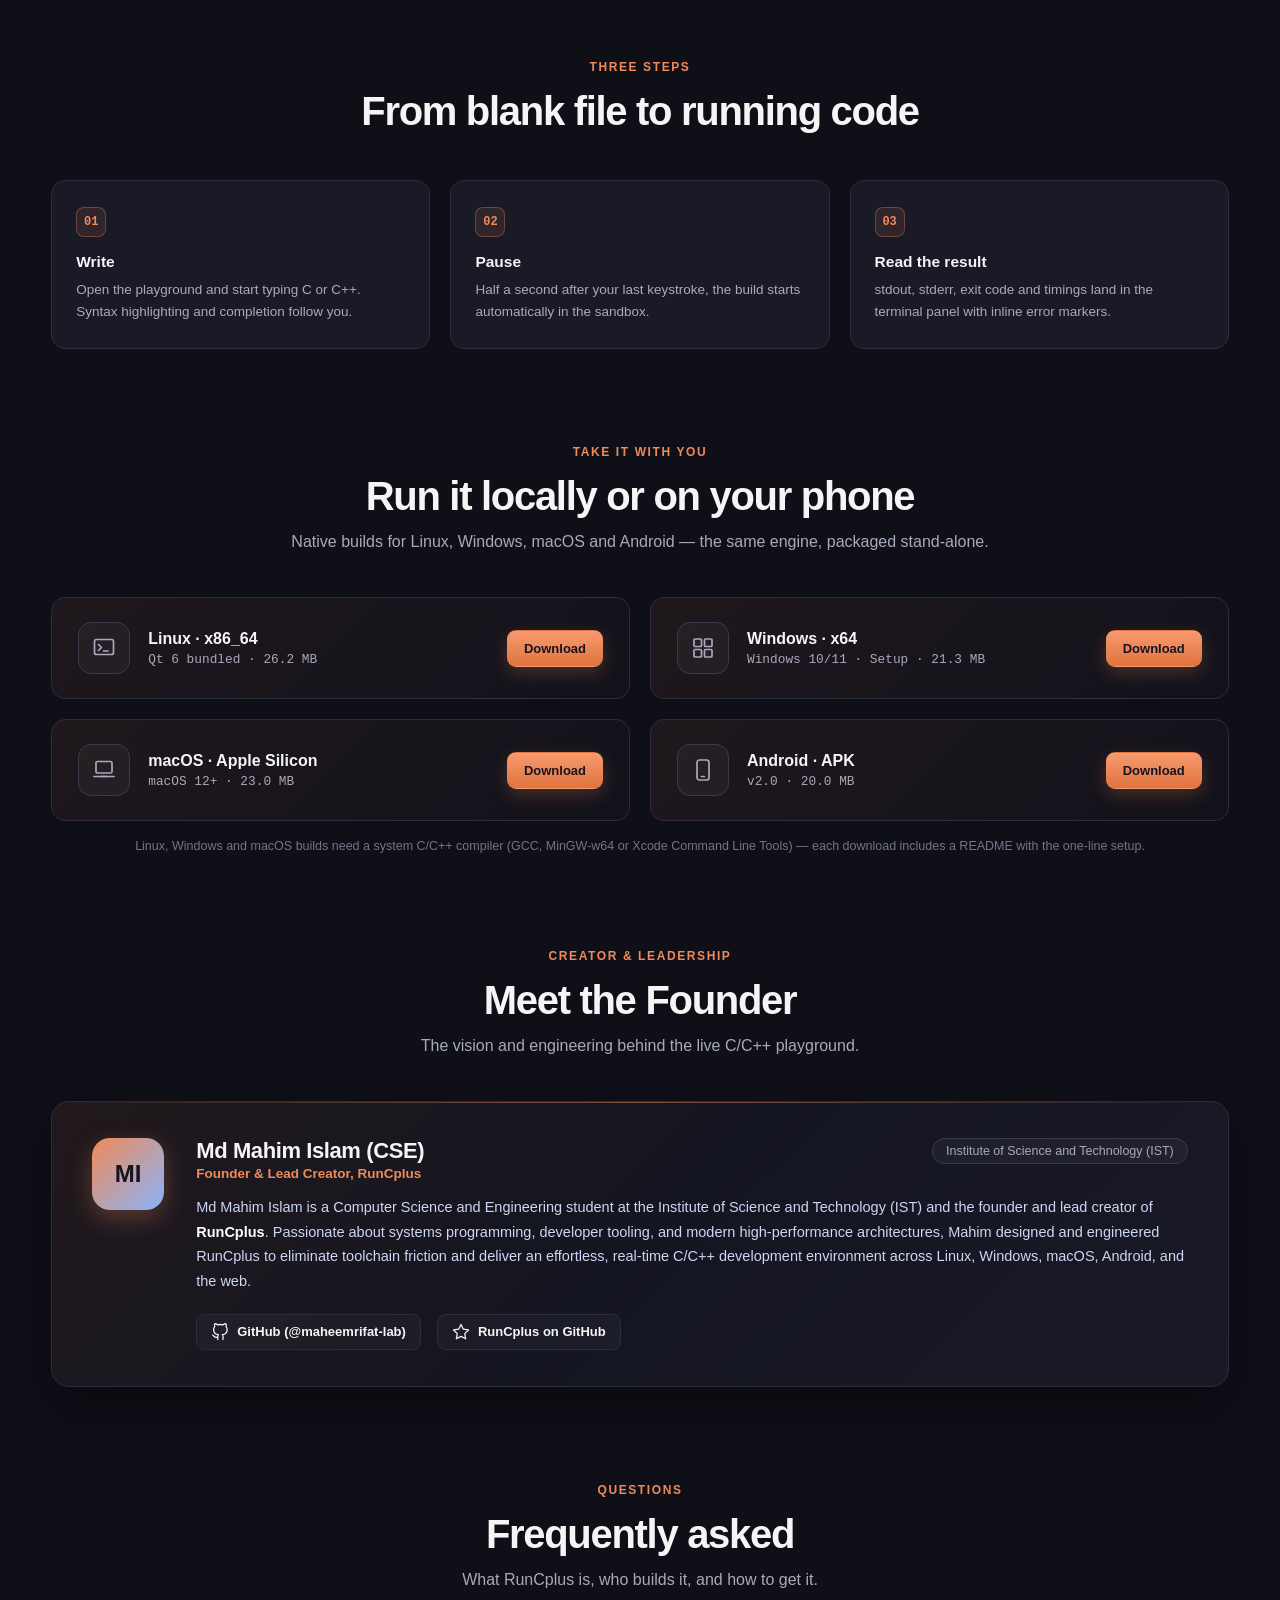
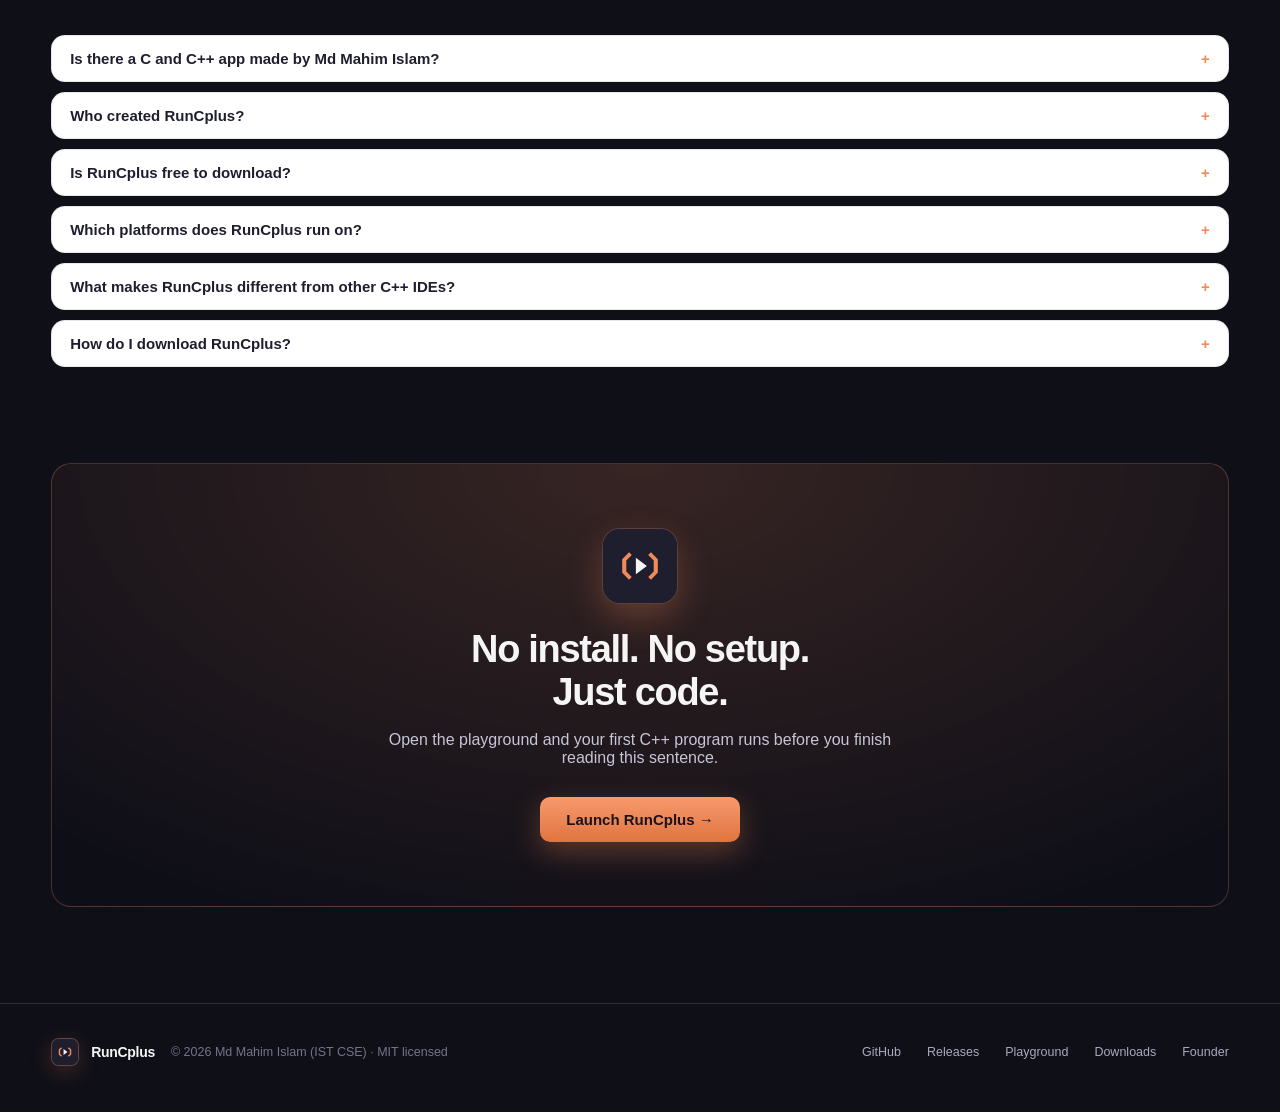
==== commit 8342cdc9: "feat(seo): add FAQ section + FAQPage structured data answering 'C/C++ app by Md Mahim Islam' Adds si" ====
--- a/docs/index.html
+++ b/docs/index.html
@@ -383,6 +383,71 @@
   }
 </style>
 <!-- RunCplus public download hub: Windows .exe, macOS .dmg, Linux .AppImage, Android .apk. Author: Md Mahim Islam (IST CSE). -->
+<script type="application/ld+json">
+{
+  "@context": "https://schema.org",
+  "@type": "FAQPage",
+  "mainEntity": [
+    {
+      "@type": "Question",
+      "name": "Is there a C and C++ app made by Md Mahim Islam?",
+      "acceptedAnswer": {
+        "@type": "Answer",
+        "text": "Yes. RunCplus is a live C and C++ IDE and compiler created and founded by Md Mahim Islam (CSE), Institute of Science and Technology (IST). It is available as a free desktop app for Windows, macOS and Linux, an Android APK, and a browser playground."
+      }
+    },
+    {
+      "@type": "Question",
+      "name": "Who created RunCplus?",
+      "acceptedAnswer": {
+        "@type": "Answer",
+        "text": "RunCplus was designed, engineered and is maintained by Md Mahim Islam, a Computer Science and Engineering student at the Institute of Science and Technology (IST). He is the founder and lead creator of the project."
+      }
+    },
+    {
+      "@type": "Question",
+      "name": "Is RunCplus free to download?",
+      "acceptedAnswer": {
+        "@type": "Answer",
+        "text": "Yes. RunCplus is free, requires no account or sign-in, and every platform gets a single installer file with no ZIP archives: a Windows .exe setup, a macOS .dmg, a Linux .AppImage and an Android .apk."
+      }
+    },
+    {
+      "@type": "Question",
+      "name": "Which platforms does RunCplus run on?",
+      "acceptedAnswer": {
+        "@type": "Answer",
+        "text": "RunCplus runs on Windows 10 and 11 (x64), macOS 12 or newer on Apple Silicon, Linux x86_64, Android 8.0 and newer, and in any modern web browser."
+      }
+    },
+    {
+      "@type": "Question",
+      "name": "What makes RunCplus different from other C++ IDEs?",
+      "acceptedAnswer": {
+        "@type": "Answer",
+        "text": "RunCplus compiles and runs your code the moment you stop typing, using a 500 ms debounce, SHA-256 binary caching and a watchdog sandbox that safely kills infinite loops. Compiler errors appear inline on the exact line instead of in a console wall of text."
+      }
+    },
+    {
+      "@type": "Question",
+      "name": "How do I download RunCplus?",
+      "acceptedAnswer": {
+        "@type": "Answer",
+        "text": "Open the Downloads section of this page and choose your platform, or grab the files directly from the official GitHub release. Each download is a single file that installs or runs immediately."
+      }
+    }
+  ]
+}
+</script>
+<style>
+.faq-list{margin-top:18px;display:grid;gap:10px}
+.faq-item{background:#fff;border:1px solid rgba(30,30,46,.10);border-radius:14px;padding:14px 18px}
+.faq-item summary{cursor:pointer;font-weight:650;color:#1E1E2E;font-size:15px;list-style:none}
+.faq-item summary::-webkit-details-marker{display:none}
+.faq-item summary::after{content:"+";float:right;color:#F08A59;font-weight:700}
+.faq-item[open] summary::after{content:"–"}
+.faq-item p{margin:10px 0 0;color:#4a4a5a;font-size:14.5px;line-height:1.65}
+</style>
 </head>
 <body>
 
@@ -574,12 +639,49 @@
             <svg class="ic" viewBox="0 0 24 24"><path d="M9 19c-5 1.5-5-2.5-7-3m14 6v-3.87a3.37 3.37 0 0 0-.94-2.61c3.14-.35 6.44-1.54 6.44-7A5.44 5.44 0 0 0 20 4.77 5.07 5.07 0 0 0 19.91 1S18.73.65 16 2.48a13.38 13.38 0 0 0-7 0C6.27.65 5.09 1 5.09 1A5.07 5.07 0 0 0 5 4.77a5.44 5.44 0 0 0-1.5 3.78c0 5.42 3.3 6.61 6.44 7A3.37 3.37 0 0 0 9 18.13V22"/></svg>
             GitHub (@maheemrifat-lab)
           </a>
-          <a class="founder-link" href="https://github.com/maheemrifat-lab/RunCplus" target="_blank" rel="noopener">
+          <a class="founder-link" href="https://github.com/maheemrifat-lab/runcplus-web" target="_blank" rel="noopener">
             <svg class="ic" viewBox="0 0 24 24"><polygon points="12 2 15.09 8.26 22 9.27 17 14.14 18.18 21.02 12 17.77 5.82 21.02 7 14.14 2 9.27 8.91 8.26 12 2"/></svg>
-            RunCplus Project
+            RunCplus on GitHub
           </a>
         </div>
       </div>
+    </div>
+  </div>
+</section>
+
+
+<section class="sec" id="faq">
+  <div class="wrap">
+    <div class="sechead">
+      <div class="eyebrow">Questions</div>
+      <h2>Frequently asked</h2>
+      <p>What RunCplus is, who builds it, and how to get it.</p>
+    </div>
+    <div class="faq-list">
+      <details class="faq-item">
+        <summary>Is there a C and C++ app made by Md Mahim Islam?</summary>
+        <p>Yes. RunCplus is a live C and C++ IDE and compiler created and founded by Md Mahim Islam (CSE), Institute of Science and Technology (IST). It is available as a free desktop app for Windows, macOS and Linux, an Android APK, and a browser playground.</p>
+      </details>
+      <details class="faq-item">
+        <summary>Who created RunCplus?</summary>
+        <p>RunCplus was designed, engineered and is maintained by Md Mahim Islam, a Computer Science and Engineering student at the Institute of Science and Technology (IST). He is the founder and lead creator of the project.</p>
+      </details>
+      <details class="faq-item">
+        <summary>Is RunCplus free to download?</summary>
+        <p>Yes. RunCplus is free, requires no account or sign-in, and every platform gets a single installer file with no ZIP archives: a Windows .exe setup, a macOS .dmg, a Linux .AppImage and an Android .apk.</p>
+      </details>
+      <details class="faq-item">
+        <summary>Which platforms does RunCplus run on?</summary>
+        <p>RunCplus runs on Windows 10 and 11 (x64), macOS 12 or newer on Apple Silicon, Linux x86_64, Android 8.0 and newer, and in any modern web browser.</p>
+      </details>
+      <details class="faq-item">
+        <summary>What makes RunCplus different from other C++ IDEs?</summary>
+        <p>RunCplus compiles and runs your code the moment you stop typing, using a 500 ms debounce, SHA-256 binary caching and a watchdog sandbox that safely kills infinite loops. Compiler errors appear inline on the exact line instead of in a console wall of text.</p>
+      </details>
+      <details class="faq-item">
+        <summary>How do I download RunCplus?</summary>
+        <p>Open the Downloads section of this page and choose your platform, or grab the files directly from the official GitHub release. Each download is a single file that installs or runs immediately.</p>
+      </details>
     </div>
   </div>
 </section>
@@ -601,7 +703,7 @@
       <span class="muted" style="margin-left:4px;">© 2026 Md Mahim Islam (IST CSE) · MIT licensed</span>
     </div>
     <div class="footlinks">
-      <a href="https://github.com/maheemrifat-lab/RunCplus">GitHub</a>
+      <a href="https://github.com/maheemrifat-lab/runcplus-web">GitHub</a>
       <a href="https://github.com/maheemrifat-lab/runcplus-web/releases" rel="noopener">Releases</a>
       <a href="https://run-cplus-playground.go.altare.global/play">Playground</a>
       <a href="./#downloads">Downloads</a>
